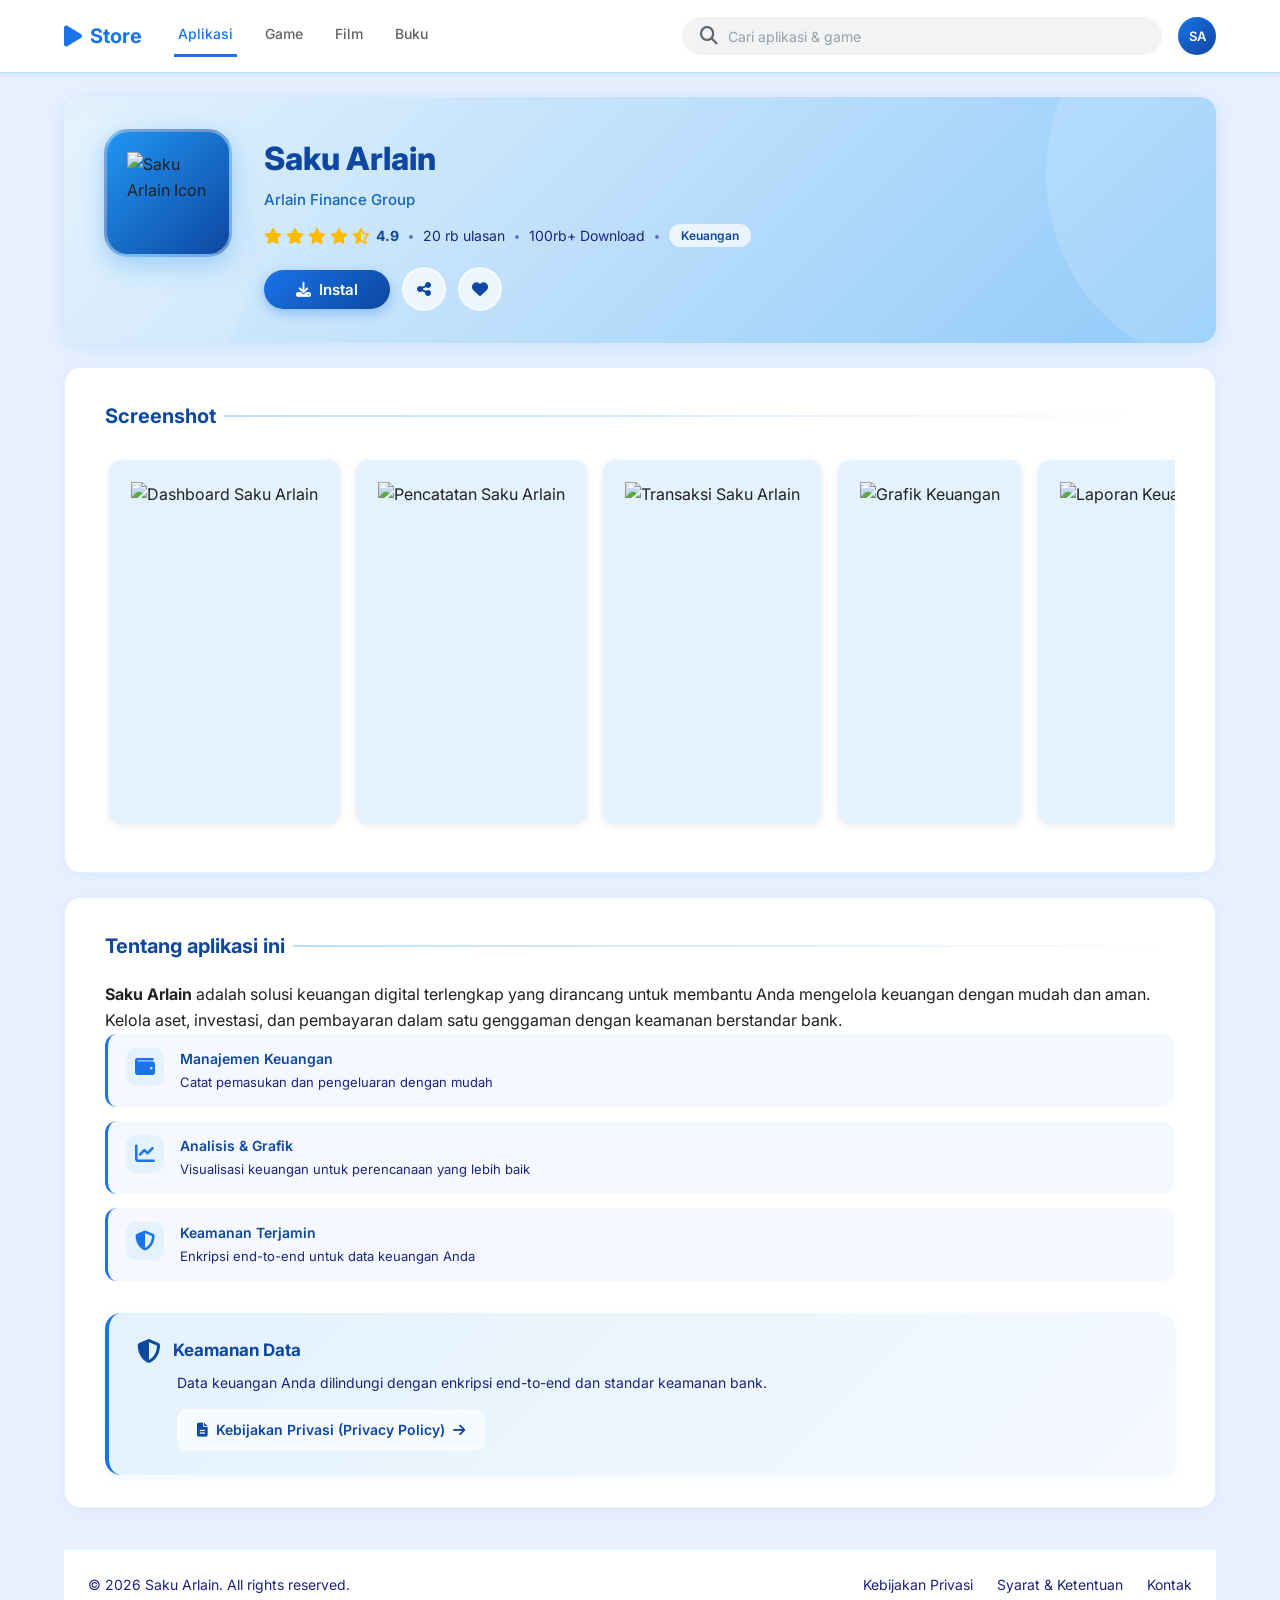
==== index.html @ 7664a370 "Add Saku Arlain website files Website untuk aplikasi keuangan digital Saku Arlain" ====
<!DOCTYPE html>
<html lang="id">
<head>
    <meta charset="UTF-8">
    <meta name="viewport" content="width=device-width, initial-scale=1.0">
    <title>Saku Arlain - Aplikasi Keuangan Digital</title>
    <meta name="description" content="Saku Arlain - Solusi keuangan digital terlengkap. Kelola aset, investasi, dan pembayaran dalam satu genggaman.">
    <link href="https://fonts.googleapis.com/css2?family=Inter:wght@400;500;600;700;800&display=swap" rel="stylesheet">
    <link rel="stylesheet" href="https://cdnjs.cloudflare.com/ajax/libs/font-awesome/6.4.0/css/all.min.css">
    <link rel="stylesheet" href="style.css">
</head>
<body>

    <!-- NAVBAR -->
    <nav class="navbar">
        <div class="nav-container">
            <div class="nav-left">
                <div class="logo">
                    <i class="fas fa-play"></i>
                    <span>Store</span>
                </div>
                <div class="nav-links">
                    <a href="#" class="active">Aplikasi</a>
                    <a href="#">Game</a>
                    <a href="#">Film</a>
                    <a href="#">Buku</a>
                </div>
            </div>
            <div class="nav-right">
                <div class="search-box">
                    <i class="fas fa-search"></i>
                    <input type="text" placeholder="Cari aplikasi & game" aria-label="Cari aplikasi">
                </div>
                <div class="profile-icon">
                    <span>SA</span>
                </div>
            </div>
        </div>
    </nav>

    <!-- MAIN CONTENT -->
    <main class="main-container">
        
        <!-- APP DETAIL HERO -->
        <section class="app-hero">
            <div class="app-hero-wrapper">
                <div class="app-header">
                    <div class="app-icon-wrapper">
                        <img 
                            src="assets/Logo Saku Arlain.png" 
                            alt="Saku Arlain Icon" 
                            class="app-icon"
                            onerror="this.onerror=null; this.src='https://via.placeholder.com/128/2196F3/ffffff?text=SA';"
                            loading="lazy"
                        >
                    </div>
                    <div class="app-info">
                        <h1 class="app-title">Saku Arlain</h1>
                        <p class="app-developer">Arlain Finance Group</p>
                        <div class="app-meta">
                            <span class="rating">
                                <i class="fas fa-star"></i>
                                <i class="fas fa-star"></i>
                                <i class="fas fa-star"></i>
                                <i class="fas fa-star"></i>
                                <i class="fas fa-star-half-alt"></i>
                                <strong>4.9</strong>
                            </span>
                            <span class="dot">•</span>
                            <span class="reviews">20 rb ulasan</span>
                            <span class="dot">•</span>
                            <span class="downloads">100rb+ Download</span>
                            <span class="dot">•</span>
                            <span class="category">Keuangan</span>
                        </div>
                        <div class="action-buttons">
                            <button class="btn-install">
                                <i class="fas fa-download"></i>
                                Instal
                            </button>
                            <button class="btn-share">
                                <i class="fas fa-share-alt"></i>
                            </button>
                            <button class="btn-wishlist">
                                <i class="fas fa-heart"></i>
                            </button>
                        </div>
                    </div>
                </div>
            </div>
        </section>

        <!-- SCREENSHOTS -->
        <section class="screenshots-section">
            <div class="section-container">
                <h2 class="section-title">Screenshot</h2>
                <div class="screenshots-wrapper">
                    <!-- Screenshot 1: Dashboard -->
                    <div class="screenshot-item">
                        <img 
                            src="assets/gambar 1.jpeg" 
                            alt="Dashboard Saku Arlain"
                            onerror="this.onerror=null; this.src='https://via.placeholder.com/200x400/e3f2fd/1976D2?text=Dashboard';"
                            loading="lazy"
                        >
                        <div class="screenshot-label">Dashboard</div>
                    </div>

                    <!-- Screenshot 2: Pencatatan -->
                    <div class="screenshot-item">
                        <img 
                            src="assets/gambar 2.jpeg" 
                            alt="Pencatatan Saku Arlain"
                            onerror="this.onerror=null; this.src='https://via.placeholder.com/200x400/e3f2fd/1976D2?text=Pencatatan';"
                            loading="lazy"
                        >
                        <div class="screenshot-label">Pencatatan</div>
                    </div>

                    <!-- Screenshot 3: Transaksi -->
                    <div class="screenshot-item">
                        <img 
                            src="assets/gambar 3.png" 
                            alt="Transaksi Saku Arlain"
                            onerror="this.onerror=null; this.src='https://via.placeholder.com/200x400/e3f2fd/1976D2?text=Transaksi';"
                            loading="lazy"
                        >
                        <div class="screenshot-label">Transaksi</div>
                    </div>

                    <!-- Screenshot 4: Grafik -->
                    <div class="screenshot-item">
                        <img 
                            src="assets/gambar 4.png" 
                            alt="Grafik Keuangan"
                            onerror="this.onerror=null; this.src='https://via.placeholder.com/200x400/e3f2fd/1976D2?text=Grafik';"
                            loading="lazy"
                        >
                        <div class="screenshot-label">Grafik</div>
                    </div>

                    <!-- Screenshot 5: Laporan -->
                    <div class="screenshot-item">
                        <img 
                            src="assets/gambar 5.png" 
                            alt="Laporan Keuangan"
                            onerror="this.onerror=null; this.src='https://via.placeholder.com/200x400/e3f2fd/1976D2?text=Laporan';"
                            loading="lazy"
                        >
                        <div class="screenshot-label">Laporan</div>
                    </div>
                </div>
            </div>
        </section>

        <!-- ABOUT & PRIVACY -->
        <section class="about-section">
            <div class="section-container">
                <h2 class="section-title">Tentang aplikasi ini</h2>
                
                <p class="description">
                    <strong>Saku Arlain</strong> adalah solusi keuangan digital terlengkap yang dirancang untuk membantu Anda mengelola keuangan dengan mudah dan aman. Kelola aset, investasi, dan pembayaran dalam satu genggaman dengan keamanan berstandar bank.
                </p>

                <!-- Features -->
                <div class="features">
                    <div class="feature-item">
                        <i class="fas fa-wallet"></i>
                        <div>
                            <h4>Manajemen Keuangan</h4>
                            <p>Catat pemasukan dan pengeluaran dengan mudah</p>
                        </div>
                    </div>
                    <div class="feature-item">
                        <i class="fas fa-chart-line"></i>
                        <div>
                            <h4>Analisis & Grafik</h4>
                            <p>Visualisasi keuangan untuk perencanaan yang lebih baik</p>
                        </div>
                    </div>
                    <div class="feature-item">
                        <i class="fas fa-shield-alt"></i>
                        <div>
                            <h4>Keamanan Terjamin</h4>
                            <p>Enkripsi end-to-end untuk data keuangan Anda</p>
                        </div>
                    </div>
                </div>

                <!-- Privacy Policy - Di Bawah Fitur -->
                <div class="privacy-box">
                    <div class="privacy-box-header">
                        <i class="fas fa-shield-alt"></i>
                        <h3>Keamanan Data</h3>
                    </div>
                    <p>Data keuangan Anda dilindungi dengan enkripsi end-to-end dan standar keamanan bank.</p>
                    <a href="privacy.html" class="privacy-link">
                        <i class="fas fa-file-alt"></i>
                        Kebijakan Privasi (Privacy Policy)
                        <i class="fas fa-arrow-right"></i>
                    </a>
                </div>
            </div>
        </section>

        <!-- FOOTER -->
        <footer class="footer">
            <div class="footer-container">
                <p>&copy; 2026 Saku Arlain. All rights reserved.</p>
                <div class="footer-links">
                    <a href="privacy.html">Kebijakan Privasi</a>
                    <a href="#">Syarat & Ketentuan</a>
                    <a href="#">Kontak</a>
                </div>
            </div>
        </footer>
    </main>

</body>
</html>
---- style.css ----
/* ===== RESET & BASE ===== */
* {
    margin: 0;
    padding: 0;
    box-sizing: border-box;
}

body {
    font-family: 'Inter', -apple-system, BlinkMacSystemFont, sans-serif;
    color: #202124;
    background-color: #e8f0fe;
    line-height: 1.6;
}

a {
    text-decoration: none;
    color: inherit;
}

img {
    max-width: 100%;
    height: auto;
    display: block;
}

/* ===== NAVBAR ===== */
.navbar {
    background: #ffffff;
    border-bottom: 1px solid #bbdefb;
    padding: 8px 0;
    position: sticky;
    top: 0;
    z-index: 1000;
    box-shadow: 0 2px 8px rgba(33, 150, 243, 0.1);
}

.nav-container {
    max-width: 1200px;
    margin: 0 auto;
    padding: 0 24px;
    display: flex;
    justify-content: space-between;
    align-items: center;
    height: 56px;
}

.nav-left {
    display: flex;
    align-items: center;
    gap: 32px;
}

.logo {
    display: flex;
    align-items: center;
    gap: 8px;
    color: #1a73e8;
    font-weight: 700;
    font-size: 20px;
}

.logo i {
    font-size: 24px;
    color: #1a73e8;
}

.nav-links {
    display: flex;
    gap: 24px;
}

.nav-links a {
    color: #5f6368;
    font-size: 14px;
    font-weight: 500;
    padding: 8px 4px;
    border-bottom: 3px solid transparent;
    transition: all 0.2s;
}

.nav-links a:hover {
    color: #1a73e8;
}

.nav-links a.active {
    color: #1a73e8;
    border-bottom-color: #1a73e8;
}

.nav-right {
    display: flex;
    align-items: center;
    gap: 16px;
    flex: 1;
    justify-content: flex-end;
}

.search-box {
    background: #f1f3f4;
    border-radius: 24px;
    padding: 8px 16px;
    display: flex;
    align-items: center;
    gap: 10px;
    width: 100%;
    max-width: 480px;
    transition: all 0.3s;
    border: 2px solid transparent;
}

.search-box:focus-within {
    background: #ffffff;
    border-color: #1a73e8;
    box-shadow: 0 1px 6px rgba(26, 115, 232, 0.2);
}

.search-box i {
    color: #5f6368;
    font-size: 18px;
}

.search-box input {
    background: transparent;
    border: none;
    outline: none;
    font-size: 14px;
    width: 100%;
    font-family: 'Inter', sans-serif;
}

.search-box input::placeholder {
    color: #9aa0a6;
}

.profile-icon {
    width: 38px;
    height: 38px;
    background: linear-gradient(135deg, #1a73e8, #0d47a1);
    color: white;
    border-radius: 50%;
    display: flex;
    align-items: center;
    justify-content: center;
    font-weight: 600;
    font-size: 13px;
    flex-shrink: 0;
    cursor: pointer;
    transition: transform 0.2s;
}

.profile-icon:hover {
    transform: scale(1.05);
}

/* ===== MAIN CONTAINER ===== */
.main-container {
    max-width: 1200px;
    margin: 0 auto;
    padding: 0 24px;
}

/* ===== APP HERO ===== */
.app-hero {
    background: linear-gradient(135deg, #e3f2fd 0%, #bbdefb 50%, #90caf9 100%);
    border-radius: 16px;
    margin: 24px 0;
    padding: 32px 40px;
    box-shadow: 0 4px 20px rgba(33, 150, 243, 0.15);
    position: relative;
    overflow: hidden;
}

/* Pattern Background */
.app-hero::before {
    content: '';
    position: absolute;
    top: -50%;
    right: -20%;
    width: 400px;
    height: 400px;
    border-radius: 50%;
    background: rgba(255, 255, 255, 0.15);
    pointer-events: none;
}

.app-hero::after {
    content: '';
    position: absolute;
    bottom: -30%;
    left: -10%;
    width: 300px;
    height: 300px;
    border-radius: 50%;
    background: rgba(255, 255, 255, 0.1);
    pointer-events: none;
}

.app-hero-wrapper {
    max-width: 100%;
    position: relative;
    z-index: 1;
}

.app-header {
    display: flex;
    gap: 32px;
    align-items: flex-start;
}

.app-icon-wrapper {
    flex-shrink: 0;
}

.app-icon {
    width: 128px;
    height: 128px;
    border-radius: 24px;
    box-shadow: 0 8px 24px rgba(33, 150, 243, 0.35);
    background: linear-gradient(135deg, #2196F3, #0d47a1);
    object-fit: cover;
    border: 3px solid rgba(255, 255, 255, 0.4);
    transition: transform 0.3s ease;
}

.app-icon:hover {
    transform: scale(1.05);
}

/* Fallback untuk gambar yang gagal dimuat */
.app-icon[src*="via.placeholder.com"] {
    object-fit: contain;
    padding: 20px;
    background: linear-gradient(135deg, #2196F3, #0d47a1);
}

.app-info {
    flex: 1;
    padding-top: 4px;
}

.app-title {
    font-size: 32px;
    font-weight: 800;
    color: #0d47a1;
    margin-bottom: 4px;
}

.app-developer {
    color: #1565C0;
    font-size: 15px;
    font-weight: 500;
    margin-bottom: 12px;
}

.app-meta {
    display: flex;
    align-items: center;
    flex-wrap: wrap;
    gap: 8px;
    color: #1a237e;
    font-size: 14px;
    margin-bottom: 20px;
}

.app-meta .rating {
    display: flex;
    align-items: center;
    gap: 4px;
}

.app-meta .rating i {
    color: #fbbc04;
    font-size: 16px;
}

.app-meta .rating strong {
    color: #0d47a1;
    font-weight: 700;
    margin-left: 2px;
}

.app-meta .dot {
    color: #5c6bc0;
    font-weight: 300;
}

.app-meta .category {
    background: rgba(255, 255, 255, 0.7);
    color: #0d47a1;
    padding: 2px 12px;
    border-radius: 12px;
    font-size: 12px;
    font-weight: 600;
    backdrop-filter: blur(5px);
}

.action-buttons {
    display: flex;
    align-items: center;
    gap: 12px;
    flex-wrap: wrap;
}

.btn-install {
    background: linear-gradient(135deg, #1a73e8, #0d47a1);
    color: white;
    border: none;
    padding: 10px 32px;
    border-radius: 24px;
    font-size: 15px;
    font-weight: 600;
    font-family: 'Inter', sans-serif;
    cursor: pointer;
    display: flex;
    align-items: center;
    gap: 8px;
    transition: all 0.3s;
    box-shadow: 0 4px 12px rgba(26, 115, 232, 0.35);
}

.btn-install:hover {
    transform: translateY(-2px);
    box-shadow: 0 6px 24px rgba(26, 115, 232, 0.5);
    background: linear-gradient(135deg, #1565C0, #0d47a1);
}

.btn-install:active {
    transform: translateY(0);
}

.btn-share,
.btn-wishlist {
    width: 44px;
    height: 44px;
    border-radius: 50%;
    border: 2px solid rgba(255, 255, 255, 0.5);
    background: rgba(255, 255, 255, 0.7);
    color: #0d47a1;
    font-size: 16px;
    cursor: pointer;
    transition: all 0.3s;
    display: flex;
    align-items: center;
    justify-content: center;
    backdrop-filter: blur(5px);
}

.btn-share:hover,
.btn-wishlist:hover {
    background: #ffffff;
    border-color: #1a73e8;
    color: #1a73e8;
    box-shadow: 0 2px 12px rgba(26, 115, 232, 0.2);
}

.btn-wishlist:hover {
    color: #ea4335;
}

/* ===== SCREENSHOTS ===== */
.screenshots-section {
    margin: 24px 0;
}

.section-container {
    background: #ffffff;
    border-radius: 16px;
    padding: 32px 40px;
    box-shadow: 0 2px 12px rgba(33, 150, 243, 0.08);
    border: 1px solid #e3f2fd;
}

.section-title {
    font-size: 20px;
    font-weight: 700;
    color: #0d47a1;
    margin-bottom: 20px;
    display: flex;
    align-items: center;
    gap: 8px;
}

.section-title::after {
    content: '';
    flex: 1;
    height: 2px;
    background: linear-gradient(90deg, #bbdefb, transparent);
}

.screenshots-wrapper {
    display: flex;
    gap: 16px;
    overflow-x: auto;
    padding: 8px 4px 16px;
    scroll-behavior: smooth;
}

.screenshots-wrapper::-webkit-scrollbar {
    height: 8px;
}

.screenshots-wrapper::-webkit-scrollbar-track {
    background: #e3f2fd;
    border-radius: 10px;
}

.screenshots-wrapper::-webkit-scrollbar-thumb {
    background: #90caf9;
    border-radius: 10px;
}

.screenshots-wrapper::-webkit-scrollbar-thumb:hover {
    background: #64b5f6;
}

.screenshot-item {
    position: relative;
    flex-shrink: 0;
    border-radius: 12px;
    overflow: hidden;
    box-shadow: 0 2px 8px rgba(0, 0, 0, 0.08);
    transition: transform 0.3s, box-shadow 0.3s;
    border: 2px solid #e3f2fd;
    background: #f5f9ff;
}

.screenshot-item:hover {
    transform: scale(1.03);
    box-shadow: 0 4px 20px rgba(33, 150, 243, 0.2);
    border-color: #64b5f6;
}

.screenshot-item picture,
.screenshot-item img {
    display: block;
    width: auto;
    height: 360px;
    object-fit: cover;
}

/* Fallback untuk screenshot yang gagal dimuat */
.screenshot-item img[src*="via.placeholder.com"] {
    object-fit: contain;
    padding: 20px;
    background: #e3f2fd;
}

.screenshot-label {
    position: absolute;
    bottom: 0;
    left: 0;
    right: 0;
    padding: 8px 12px;
    background: linear-gradient(transparent, rgba(13, 71, 161, 0.8));
    color: white;
    font-size: 12px;
    font-weight: 500;
    text-align: center;
    opacity: 0;
    transition: opacity 0.3s;
}

.screenshot-item:hover .screenshot-label {
    opacity: 1;
}

/* ===== ABOUT SECTION ===== */
.about-section {
    margin: 24px 0;
}

.about-content .description {
    color: #1a237e;
    font-size: 15px;
    line-height: 1.8;
    margin-bottom: 24px;
}

.about-content .description strong {
    color: #0d47a1;
}

.features {
    display: flex;
    flex-direction: column;
    gap: 14px;
    margin-bottom: 32px;
}

.feature-item {
    display: flex;
    align-items: flex-start;
    gap: 16px;
    padding: 14px 18px;
    border-radius: 12px;
    background: #f5f9ff;
    transition: background 0.2s;
    border-left: 3px solid #1a73e8;
}

.feature-item:hover {
    background: #e3f2fd;
}

.feature-item i {
    font-size: 20px;
    color: #1a73e8;
    width: 38px;
    height: 38px;
    display: flex;
    align-items: center;
    justify-content: center;
    background: #e3f2fd;
    border-radius: 10px;
    flex-shrink: 0;
}

.feature-item h4 {
    font-size: 14px;
    font-weight: 600;
    color: #0d47a1;
    margin-bottom: 2px;
}

.feature-item p {
    font-size: 13px;
    color: #1a237e;
    margin: 0;
}

/* ===== PRIVACY BOX - DI BAWAH FITUR ===== */
.privacy-box {
    background: linear-gradient(135deg, #e3f2fd, #f5f9ff);
    border-radius: 16px;
    padding: 24px 28px;
    border-left: 4px solid #1a73e8;
    box-shadow: 0 2px 12px rgba(33, 150, 243, 0.08);
    margin-top: 8px;
    width: 100%;
}

.privacy-box-header {
    display: flex;
    align-items: center;
    gap: 12px;
    margin-bottom: 8px;
}

.privacy-box-header i {
    font-size: 24px;
    color: #0d47a1;
}

.privacy-box-header h3 {
    font-size: 17px;
    font-weight: 700;
    color: #0d47a1;
    margin: 0;
}

.privacy-box p {
    color: #1a237e;
    font-size: 14px;
    margin-bottom: 14px;
    line-height: 1.6;
    padding-left: 40px;
}

.privacy-link {
    display: inline-flex;
    align-items: center;
    gap: 8px;
    color: #0d47a1;
    font-weight: 600;
    font-size: 14px;
    transition: all 0.3s;
    padding: 10px 20px;
    background: rgba(255, 255, 255, 0.6);
    border-radius: 10px;
    margin-left: 40px;
    text-decoration: none;
}

.privacy-link:hover {
    gap: 12px;
    color: #1a73e8;
    background: rgba(255, 255, 255, 0.9);
    box-shadow: 0 2px 12px rgba(33, 150, 243, 0.15);
}

.privacy-link i {
    font-size: 14px;
}

/* ===== FOOTER ===== */
.footer {
    background: #ffffff;
    border-top: 2px solid #e3f2fd;
    padding: 24px 0;
    margin-top: 40px;
}

.footer-container {
    max-width: 1200px;
    margin: 0 auto;
    padding: 0 24px;
    display: flex;
    justify-content: space-between;
    align-items: center;
    flex-wrap: wrap;
    gap: 16px;
}

.footer p {
    color: #1a237e;
    font-size: 14px;
}

.footer-links {
    display: flex;
    gap: 24px;
}

.footer-links a {
    color: #1a237e;
    font-size: 14px;
    transition: color 0.2s;
}

.footer-links a:hover {
    color: #1a73e8;
}

/* ===== PRIVACY PAGE ===== */
.privacy-main {
    max-width: 1200px;
    margin: 0 auto;
    padding: 32px 24px;
}

.privacy-container {
    background: #ffffff;
    border-radius: 16px;
    padding: 40px 48px;
    box-shadow: 0 2px 12px rgba(33, 150, 243, 0.08);
    border: 1px solid #e3f2fd;
}

.back-link {
    display: inline-flex;
    align-items: center;
    gap: 8px;
    color: #1a73e8;
    font-weight: 500;
    margin-bottom: 32px;
    transition: gap 0.3s;
}

.back-link:hover {
    gap: 12px;
}

.privacy-header-page {
    margin-bottom: 32px;
    padding-bottom: 24px;
    border-bottom: 2px solid #e3f2fd;
}

.privacy-header-page h1 {
    font-size: 32px;
    font-weight: 800;
    color: #0d47a1;
    margin-bottom: 8px;
}

.last-updated {
    color: #1a237e;
    font-size: 14px;
}

.privacy-content h2 {
    font-size: 20px;
    font-weight: 700;
    color: #0d47a1;
    margin-top: 32px;
    margin-bottom: 12px;
}

.privacy-content p {
    color: #1a237e;
    font-size: 15px;
    line-height: 1.8;
    margin-bottom: 12px;
}

.privacy-content ul {
    margin: 12px 0 20px 24px;
    color: #1a237e;
    font-size: 15px;
    line-height: 2;
}

.privacy-content ul li::marker {
    color: #1a73e8;
}

.contact-info {
    background: #f5f9ff;
    border-radius: 12px;
    padding: 16px 20px;
    margin-top: 8px;
    border-left: 3px solid #1a73e8;
}

.contact-info p {
    margin-bottom: 4px;
}

.contact-info i {
    color: #1a73e8;
    width: 24px;
}

/* ===== LOADING ANIMATION FOR IMAGES ===== */
@keyframes shimmer {
    0% {
        background-position: -200px 0;
    }
    100% {
        background-position: 200px 0;
    }
}

.screenshot-item.loading {
    background: linear-gradient(90deg, #f0f4f8 25%, #e3f2fd 50%, #f0f4f8 75%);
    background-size: 200px 100%;
    animation: shimmer 1.5s infinite;
}

/* ===== RESPONSIVE ===== */
@media (max-width: 768px) {
    .nav-links {
        display: none;
    }

    .search-box {
        max-width: 200px;
    }

    .app-header {
        flex-direction: column;
        align-items: center;
        text-align: center;
    }

    .app-meta {
        justify-content: center;
    }

    .action-buttons {
        justify-content: center;
    }

    .app-icon {
        width: 96px;
        height: 96px;
    }

    .app-title {
        font-size: 24px;
    }

    .screenshot-item picture,
    .screenshot-item img {
        height: 280px;
    }

    .section-container {
        padding: 20px 18px;
    }

    .privacy-box {
        padding: 18px 20px;
    }

    .privacy-box p {
        padding-left: 0;
    }

    .privacy-link {
        margin-left: 0;
        padding: 8px 16px;
        width: 100%;
        justify-content: center;
    }

    .privacy-container {
        padding: 24px 20px;
    }

    .footer-container {
        flex-direction: column;
        text-align: center;
    }

    .footer-links {
        flex-wrap: wrap;
        justify-content: center;
    }

    .app-hero {
        padding: 24px 20px;
    }
}

@media (max-width: 480px) {
    .nav-container {
        padding: 0 16px;
    }

    .search-box {
        max-width: 140px;
        padding: 6px 12px;
    }

    .search-box input {
        font-size: 13px;
    }

    .app-hero {
        padding: 20px 16px;
    }

    .section-container {
        padding: 16px 14px;
    }

    .screenshot-item picture,
    .screenshot-item img {
        height: 220px;
    }

    .app-meta {
        font-size: 12px;
    }

    .btn-install {
        padding: 8px 24px;
        font-size: 14px;
    }

    .app-icon {
        width: 80px;
        height: 80px;
        border-radius: 18px;
    }

    .app-title {
        font-size: 20px;
    }

    .privacy-box {
        padding: 14px 16px;
    }

    .privacy-box-header h3 {
        font-size: 15px;
    }

    .feature-item {
        padding: 10px 14px;
    }
}

/* ===== DARK MODE SUPPORT (Opsional) ===== */
@media (prefers-color-scheme: dark) {
    body {
        background-color: #0a1628;
    }

    .navbar {
        background: #0d1f3c;
        border-bottom-color: #1a3a6a;
    }

    .navbar .logo,
    .navbar .logo i {
        color: #64b5f6;
    }

    .nav-links a {
        color: #90a4ae;
    }

    .nav-links a.active {
        color: #64b5f6;
        border-bottom-color: #64b5f6;
    }

    .search-box {
        background: #1a2a4a;
    }

    .search-box input {
        color: #e0e0e0;
    }

    .search-box input::placeholder {
        color: #6a7a8a;
    }

    .app-hero {
        background: linear-gradient(135deg, #0d1f3c, #1a3a6a, #0d47a1);
    }

    .app-hero::before,
    .app-hero::after {
        opacity: 0.3;
    }

    .app-title {
        color: #64b5f6;
    }

    .app-developer {
        color: #90caf9;
    }

    .app-meta {
        color: #90a4ae;
    }

    .app-meta .rating strong {
        color: #64b5f6;
    }

    .app-meta .category {
        background: rgba(13, 71, 161, 0.5);
        color: #90caf9;
    }

    .section-container {
        background: #0d1f3c;
        border-color: #1a3a6a;
    }

    .section-title {
        color: #64b5f6;
    }

    .section-title::after {
        background: linear-gradient(90deg, #1a3a6a, transparent);
    }

    .screenshot-item {
        border-color: #1a3a6a;
        background: #0a1628;
    }

    .screenshot-item:hover {
        border-color: #64b5f6;
    }

    .about-content .description {
        color: #90a4ae;
    }

    .about-content .description strong {
        color: #64b5f6;
    }

    .feature-item {
        background: #0a1628;
        border-left-color: #64b5f6;
    }

    .feature-item:hover {
        background: #0d1f3c;
    }

    .feature-item i {
        color: #64b5f6;
        background: #0d1f3c;
    }

    .feature-item h4 {
        color: #64b5f6;
    }

    .feature-item p {
        color: #90a4ae;
    }

    .privacy-box {
        background: linear-gradient(135deg, #0d1f3c, #1a3a6a);
        border-left-color: #64b5f6;
    }

    .privacy-box-header i {
        color: #64b5f6;
    }

    .privacy-box-header h3 {
        color: #64b5f6;
    }

    .privacy-box p {
        color: #90a4ae;
    }

    .privacy-link {
        color: #64b5f6;
        background: rgba(100, 181, 246, 0.1);
    }

    .privacy-link:hover {
        background: rgba(100, 181, 246, 0.2);
    }

    .footer {
        background: #0d1f3c;
        border-top-color: #1a3a6a;
    }

    .footer p {
        color: #90a4ae;
    }

    .footer-links a {
        color: #90a4ae;
    }

    .footer-links a:hover {
        color: #64b5f6;
    }

    .privacy-container {
        background: #0d1f3c;
        border-color: #1a3a6a;
    }

    .back-link {
        color: #64b5f6;
    }

    .privacy-header-page h1 {
        color: #64b5f6;
    }

    .last-updated {
        color: #90a4ae;
    }

    .privacy-content h2 {
        color: #64b5f6;
    }

    .privacy-content p,
    .privacy-content ul {
        color: #90a4ae;
    }

    .contact-info {
        background: #0a1628;
        border-left-color: #64b5f6;
    }

    .contact-info i {
        color: #64b5f6;
    }

    .screenshots-wrapper::-webkit-scrollbar-track {
        background: #0a1628;
    }

    .screenshots-wrapper::-webkit-scrollbar-thumb {
        background: #1a3a6a;
    }

    .screenshots-wrapper::-webkit-scrollbar-thumb:hover {
        background: #64b5f6;
    }
}

/* ===== PRINT STYLES ===== */
@media print {
    .navbar,
    .action-buttons,
    .btn-share,
    .btn-wishlist,
    .footer {
        display: none !important;
    }

    .app-hero {
        background: white !important;
        box-shadow: none !important;
        padding: 20px !important;
    }

    .app-title {
        color: #0d47a1 !important;
    }

    .screenshots-wrapper {
        overflow: visible !important;
        flex-wrap: wrap !important;
    }

    .screenshot-item {
        break-inside: avoid;
        page-break-inside: avoid;
    }
}
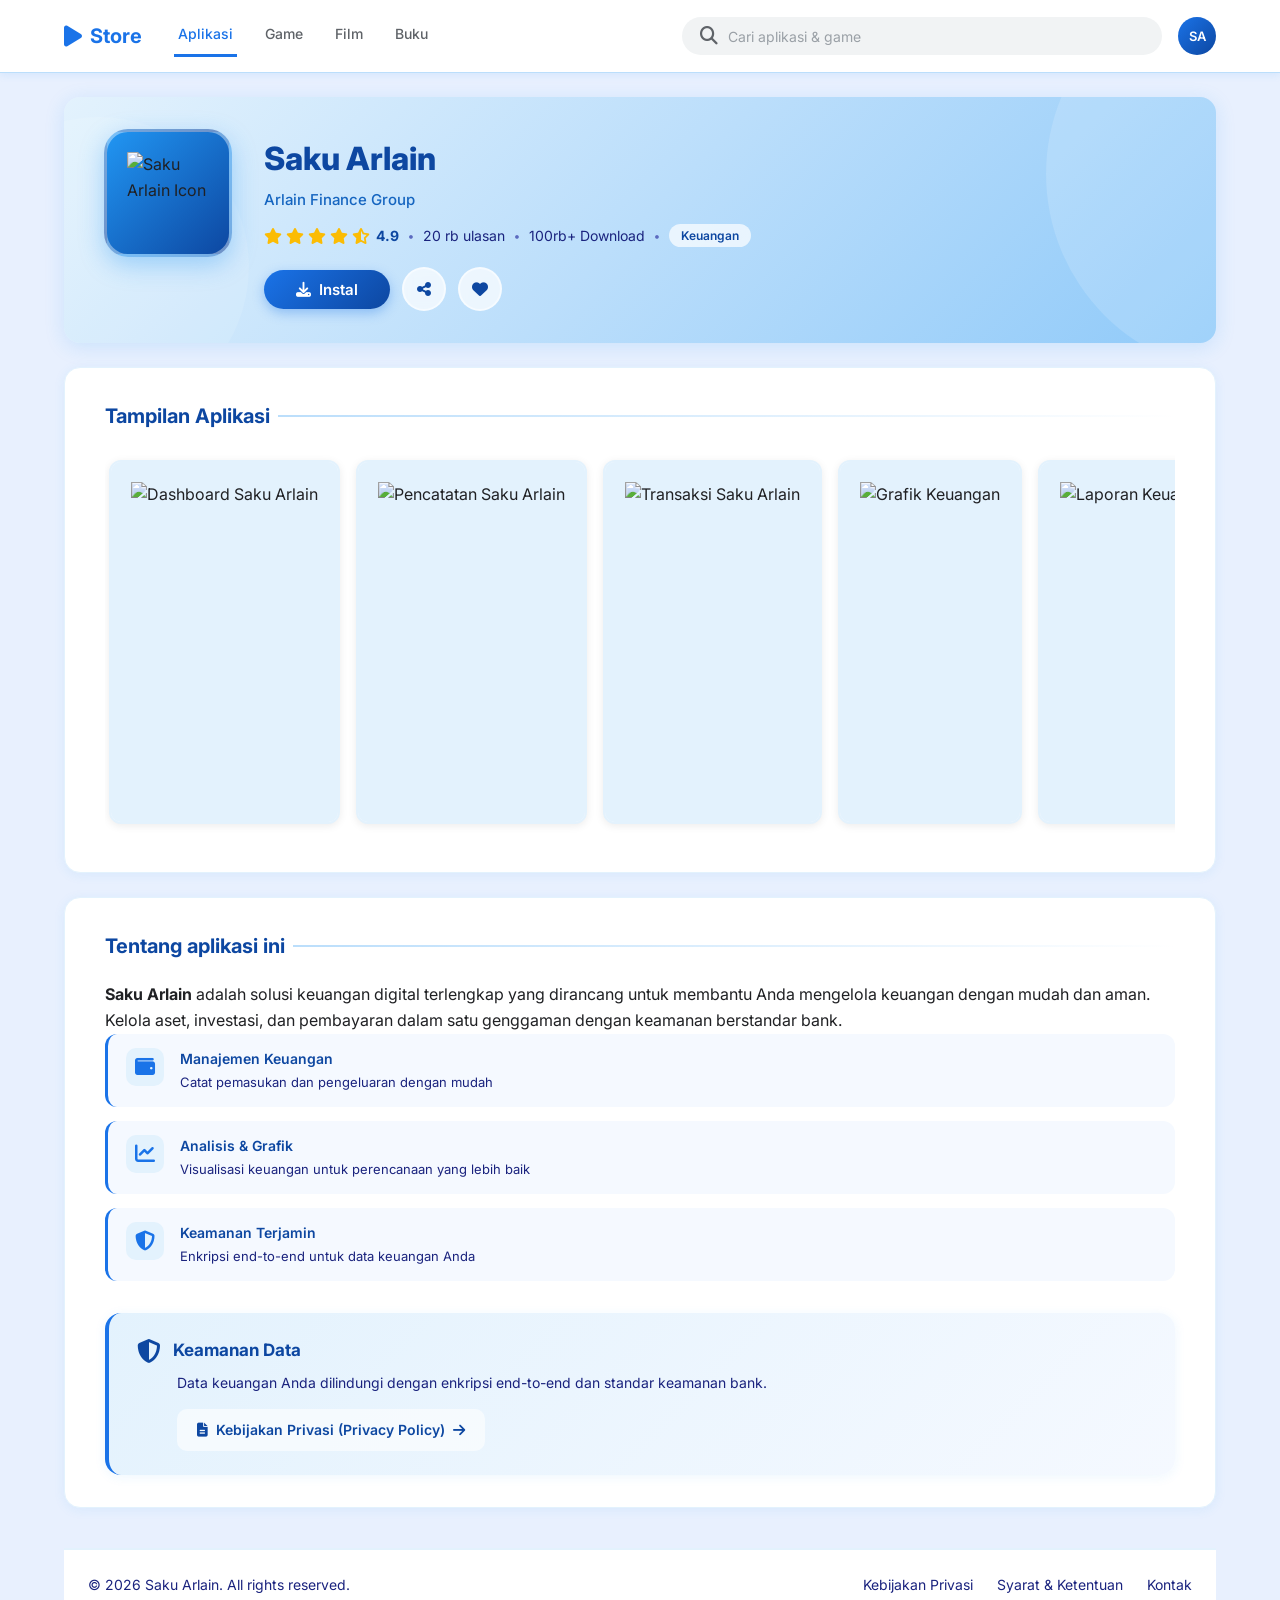
==== commit d5e8c0ad: "Update index.html" ====
--- a/index.html
+++ b/index.html
@@ -46,8 +46,9 @@
             <div class="app-hero-wrapper">
                 <div class="app-header">
                     <div class="app-icon-wrapper">
-                        <img 
-                            src="assets/Logo Saku Arlain.png" 
+                        <!-- LOGO - sudah rename menjadi logo.png -->
+                        <img 
+                            src="assets/logo.png" 
                             alt="Saku Arlain Icon" 
                             class="app-icon"
                             onerror="this.onerror=null; this.src='https://via.placeholder.com/128/2196F3/ffffff?text=SA';"
@@ -90,15 +91,15 @@
             </div>
         </section>
 
-        <!-- SCREENSHOTS -->
+        <!-- TAMPILAN APLIKASI -->
         <section class="screenshots-section">
             <div class="section-container">
-                <h2 class="section-title">Screenshot</h2>
+                <h2 class="section-title">Tampilan Aplikasi</h2>
                 <div class="screenshots-wrapper">
-                    <!-- Screenshot 1: Dashboard -->
-                    <div class="screenshot-item">
-                        <img 
-                            src="assets/gambar 1.jpeg" 
+                    <!-- Screenshot 1: Dashboard - gambar-1.jpeg -->
+                    <div class="screenshot-item">
+                        <img 
+                            src="assets/gambar-1.jpeg" 
                             alt="Dashboard Saku Arlain"
                             onerror="this.onerror=null; this.src='https://via.placeholder.com/200x400/e3f2fd/1976D2?text=Dashboard';"
                             loading="lazy"
@@ -106,10 +107,10 @@
                         <div class="screenshot-label">Dashboard</div>
                     </div>
 
-                    <!-- Screenshot 2: Pencatatan -->
-                    <div class="screenshot-item">
-                        <img 
-                            src="assets/gambar 2.jpeg" 
+                    <!-- Screenshot 2: Pencatatan - gambar-2.jpeg -->
+                    <div class="screenshot-item">
+                        <img 
+                            src="assets/gambar-2.jpeg" 
                             alt="Pencatatan Saku Arlain"
                             onerror="this.onerror=null; this.src='https://via.placeholder.com/200x400/e3f2fd/1976D2?text=Pencatatan';"
                             loading="lazy"
@@ -117,10 +118,10 @@
                         <div class="screenshot-label">Pencatatan</div>
                     </div>
 
-                    <!-- Screenshot 3: Transaksi -->
-                    <div class="screenshot-item">
-                        <img 
-                            src="assets/gambar 3.png" 
+                    <!-- Screenshot 3: Transaksi - gambar-3.png -->
+                    <div class="screenshot-item">
+                        <img 
+                            src="assets/gambar-3.png" 
                             alt="Transaksi Saku Arlain"
                             onerror="this.onerror=null; this.src='https://via.placeholder.com/200x400/e3f2fd/1976D2?text=Transaksi';"
                             loading="lazy"
@@ -128,10 +129,10 @@
                         <div class="screenshot-label">Transaksi</div>
                     </div>
 
-                    <!-- Screenshot 4: Grafik -->
-                    <div class="screenshot-item">
-                        <img 
-                            src="assets/gambar 4.png" 
+                    <!-- Screenshot 4: Grafik - gambar-4.png -->
+                    <div class="screenshot-item">
+                        <img 
+                            src="assets/gambar-4.png" 
                             alt="Grafik Keuangan"
                             onerror="this.onerror=null; this.src='https://via.placeholder.com/200x400/e3f2fd/1976D2?text=Grafik';"
                             loading="lazy"
@@ -139,10 +140,10 @@
                         <div class="screenshot-label">Grafik</div>
                     </div>
 
-                    <!-- Screenshot 5: Laporan -->
-                    <div class="screenshot-item">
-                        <img 
-                            src="assets/gambar 5.png" 
+                    <!-- Screenshot 5: Laporan - gambar-5.png -->
+                    <div class="screenshot-item">
+                        <img 
+                            src="assets/gambar-5.png" 
                             alt="Laporan Keuangan"
                             onerror="this.onerror=null; this.src='https://via.placeholder.com/200x400/e3f2fd/1976D2?text=Laporan';"
                             loading="lazy"
@@ -162,7 +163,7 @@
                     <strong>Saku Arlain</strong> adalah solusi keuangan digital terlengkap yang dirancang untuk membantu Anda mengelola keuangan dengan mudah dan aman. Kelola aset, investasi, dan pembayaran dalam satu genggaman dengan keamanan berstandar bank.
                 </p>
 
-                <!-- Features -->
+                <!-- FEATURES -->
                 <div class="features">
                     <div class="feature-item">
                         <i class="fas fa-wallet"></i>
@@ -187,7 +188,7 @@
                     </div>
                 </div>
 
-                <!-- Privacy Policy - Di Bawah Fitur -->
+                <!-- PRIVACY BOX -->
                 <div class="privacy-box">
                     <div class="privacy-box-header">
                         <i class="fas fa-shield-alt"></i>
@@ -217,4 +218,4 @@
     </main>
 
 </body>
-</html>+</html>
